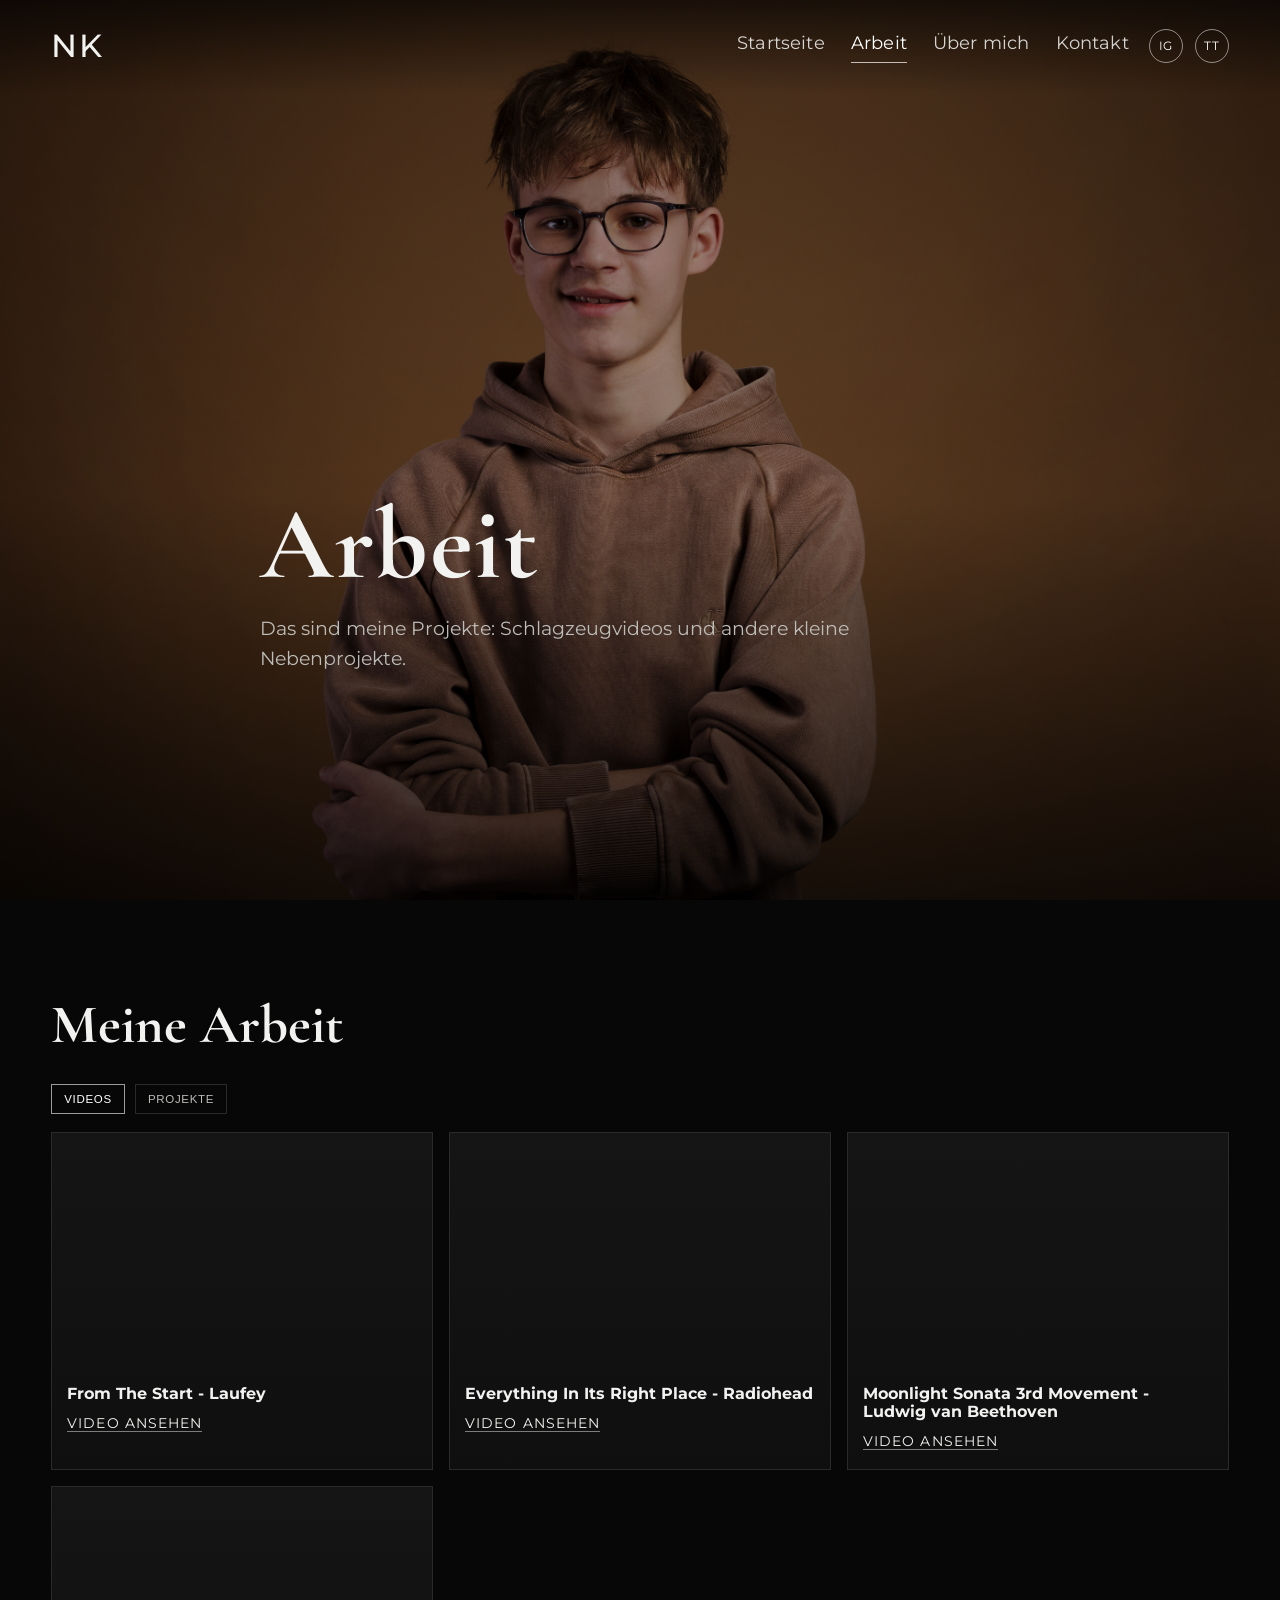
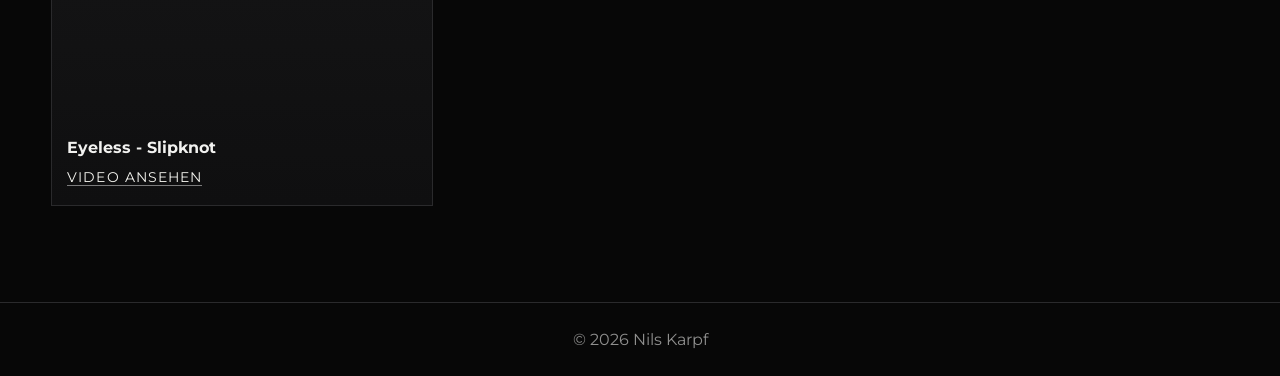
==== arbeit.html @ 84c88d1f "improvement" ====
<!DOCTYPE html>
<html lang="de">
<head>
  <meta charset="UTF-8">
  <meta name="viewport" content="width=device-width, initial-scale=1.0">
  <meta name="description" content="Portfolio von Nils Karpf: Videos und Projekte.">
  <title>Arbeit | Nils Karpf</title>
  <link rel="stylesheet" href="./styles/style.css">
  <script defer src="./scripts/main.js"></script>
</head>
<body>
  <header class="site-header">
    <div class="container header-row">
      <a class="brand" href="./index.html">NK</a>
      <button class="nav-toggle" type="button" aria-expanded="false" aria-controls="main-nav">Menue</button>
      <nav id="main-nav" class="main-nav" aria-label="Hauptnavigation">
        <a href="./index.html">Startseite</a>
        <a class="active" href="./arbeit.html">Arbeit</a>
        <a href="./ueber-mich.html">Über mich</a>
        <a href="./Kontakt.html">Kontakt</a>
      </nav>
      <div class="header-social" aria-label="Social Links">
        <a href="https://www.instagram.com/n_k_drums?utm_source=ig_web_button_share_sheet&igsh=ZDNlZDc0MzIxNw==" target="_blank" rel="noreferrer">IG</a>
        <a href="https://www.tiktok.com/@nk_drums?is_from_webapp=1&sender_device=pc" target="_blank" rel="noreferrer">TT</a>
      </div>
    </div>
  </header>

  <main>
    <section class="page-hero page-hero-work">
      <div class="container hero-content" data-reveal>
        <h1>Arbeit</h1>
        <p class="hero-claim">Das sind meine Projekte: Schlagzeugvideos und andere kleine Nebenprojekte.</p>
      </div>
    </section>

    <section class="section">
    <div class="container">
      <div class="section-head" data-reveal>
        <h2>Meine Arbeit</h2>
      </div>

      <div class="portfolio-controls" data-filter-controls data-reveal>
        <button class="filter-btn active" data-filter="video" type="button">Videos</button>
        <button class="filter-btn" data-filter="project" type="button">Projekte</button>
      </div>

      <section class="portfolio-grid" data-filter-grid>
        <article class="portfolio-item card" data-category="video" data-reveal>
          <video class="thumb" src="./videos/v24044gl0000d5ge96vog65s6rhr2gag.mp4" autoplay muted loop playsinline></video>
          <div class="card-body">
            <h3>From The Start - Laufey</h3>
            <a class="inline-link" href="https://www.tiktok.com/@nk_drums/video/7593320311609691414" target="_blank" rel="noreferrer">Video ansehen</a>
          </div>
        </article>

        <article class="portfolio-item card" data-category="project" data-reveal>
          <img class="thumb" src="./Images/image00005.jpeg" alt="Projektfoto 1">
        </article>

        <article class="portfolio-item card" data-category="project" data-reveal>
          <img class="thumb" src="./Images/Nils.JPG" alt="Projektfoto 2">
        </article>

        <article class="portfolio-item card" data-category="project" data-reveal>
          <img class="thumb" src="./Images/image00001.jpeg" alt="Projektfoto 3">
        </article>

        <article class="portfolio-item card" data-category="video" data-reveal>
          <video class="thumb" src="./videos/v24044gl0000d70kpvnog65qbg5mlaa0.mp4" autoplay muted loop playsinline></video>
          <div class="card-body">
            <h3>Everything In Its Right Place - Radiohead</h3>
            <a class="inline-link" href="https://www.tiktok.com/@nk_drums/video/7620457214490250518" target="_blank" rel="noreferrer">Video ansehen</a>
          </div>
        </article>

        <article class="portfolio-item card" data-category="video" data-reveal>
          <video class="thumb" src="./videos/v24044gl0000d689igfog65nrvnp6ei0.mp4" autoplay muted loop playsinline></video>
          <div class="card-body">
            <h3>Moonlight Sonata 3rd Movement - Ludwig van Beethoven</h3>
            <a class="inline-link" href="https://www.tiktok.com/@nk_drums/video/7606748524012735766" target="_blank" rel="noreferrer">Video ansehen</a>
          </div>
        </article>

        <article class="portfolio-item card" data-category="video" data-reveal>
          <video class="thumb" src="./videos/v24044gl0000d62d3sfog65ol0rld7ag.mp4" autoplay muted loop playsinline></video>
          <div class="card-body">
            <h3>Eyeless - Slipknot</h3>
            <a class="inline-link" href="https://www.tiktok.com/@nk_drums/video/7603433076634422550" target="_blank" rel="noreferrer">Video ansehen</a>
          </div>
        </article>

      </section>

    </div>
    </section>
  </main>

  <footer class="site-footer">
    <div class="container">&copy; <span id="year"></span> Nils Karpf</div>
  </footer>
</body>
</html>
---- styles/style.css ----
@import url("https://fonts.googleapis.com/css2?family=Montserrat:wght@400;500;600&family=Cormorant+Garamond:wght@500;600&display=swap");

:root {
  --bg: #070707;
  --surface: #0f0f10;
  --surface-soft: #151516;
  --text: #f2f2f0;
  --text-muted: #bdbcb7;
  --line: #2a2a2c;
  --accent: #ece8dd;
  --max-width: 1260px;
}

* {
  box-sizing: border-box;
}

html {
  scroll-behavior: smooth;
}

body {
  margin: 0;
  background: var(--bg);
  color: var(--text);
  font-family: "Montserrat", sans-serif;
  line-height: 1.6;
}

a {
  color: inherit;
  text-decoration: none;
}

.container {
  width: min(var(--max-width), 92vw);
  margin: 0 auto;
}

.site-header {
  position: fixed;
  top: 0;
  left: 0;
  right: 0;
  z-index: 60;
  background: linear-gradient(to bottom, rgba(0, 0, 0, 0.62), rgba(0, 0, 0, 0));
}

.header-row {
  min-height: 92px;
  display: grid;
  grid-template-columns: 1fr auto auto;
  align-items: center;
  gap: 20px;
}

.brand {
  font-size: 2rem;
  letter-spacing: 0.05em;
  font-weight: 500;
}

.brand span {
  opacity: 0.9;
}

.main-nav {
  display: flex;
  gap: 26px;
  align-items: center;
}

.main-nav a {
  color: rgba(245, 245, 243, 0.85);
  font-size: 1.13rem;
  letter-spacing: 0.01em;
  padding-bottom: 4px;
  border-bottom: 1px solid transparent;
  transition: border-color 0.25s ease, color 0.25s ease;
}

.main-nav a.active,
.main-nav a:hover {
  color: #fff;
  border-color: rgba(255, 255, 255, 0.7);
}

.header-social {
  display: flex;
  gap: 12px;
}

.header-social a {
  width: 34px;
  height: 34px;
  border: 1px solid rgba(255, 255, 255, 0.5);
  border-radius: 999px;
  display: grid;
  place-items: center;
  font-size: 0.75rem;
  color: #fff;
  letter-spacing: 0.04em;
}

.nav-toggle {
  display: none;
  border: 1px solid rgba(255, 255, 255, 0.5);
  color: #fff;
  background: transparent;
  border-radius: 10px;
  padding: 6px 10px;
  font: inherit;
  cursor: pointer;
}

.hero,
.page-hero {
  position: relative;
  min-height: 100svh;
  display: flex;
  align-items: flex-end;
  padding-bottom: 14vh;
  overflow: hidden;
}

.hero::before,
.page-hero::before {
  content: "";
  position: absolute;
  inset: 0;
  background-size: cover;
  background-position: center;
  transform: scale(1.02);
}

.hero::after,
.page-hero::after {
  content: "";
  position: absolute;
  inset: 0;
  background: linear-gradient(to top, rgba(0, 0, 0, 0.78), rgba(0, 0, 0, 0.3) 45%, rgba(0, 0, 0, 0.45));
}

.hero-home::before {
  background-image: url("../Images/Nils.JPG");
}

.page-hero-work::before {
  background-image: url("../Images/image00003.jpeg");
}

.page-hero-about::before {
  background-image: url("../Images/Nils.JPG");
}

.page-hero-contact::before {
  background-image: url("../Images/image00003.jpeg");
}

.hero-content {
  position: relative;
  z-index: 2;
  max-width: 760px;
}

.hero-home .hero-content,
.page-hero-work .hero-content {
  margin-bottom: 8vh;
}

.eyebrow {
  margin: 0;
  color: rgba(255, 255, 255, 0.8);
  letter-spacing: 0.44em;
  text-transform: uppercase;
  font-size: 0.85rem;
}

h1,
h2,
h3 {
  margin: 0;
  line-height: 1.1;
}

h1 {
  margin-top: 14px;
  font-family: "Cormorant Garamond", serif;
  font-size: clamp(3rem, 8vw, 6.6rem);
  letter-spacing: 0.015em;
}

h2 {
  font-family: "Cormorant Garamond", serif;
  font-size: clamp(2rem, 5vw, 3.4rem);
}

.hero-content p,
.section-head p,
.card-body p,
.timeline-item span,
.contact-card p,
.about-card p {
  color: var(--text-muted);
}

.hero-claim {
  max-width: 52ch;
  margin: 12px 0 28px;
  font-size: clamp(1rem, 2vw, 1.2rem);
}

.button-row {
  display: flex;
  flex-wrap: wrap;
  gap: 12px;
}

.btn {
  display: inline-flex;
  align-items: center;
  justify-content: center;
  padding: 0.85rem 1.35rem;
  border: 1px solid rgba(255, 255, 255, 0.55);
  border-radius: 2px;
  text-transform: uppercase;
  font-size: 0.76rem;
  letter-spacing: 0.14em;
  transition: background 0.25s ease, color 0.25s ease, transform 0.25s ease;
}

.btn-primary {
  background: #ffffff;
  color: #0d0d0e;
  border-color: #ffffff;
}

.btn-secondary {
  background: transparent;
  color: #fff;
}

.btn:hover {
  transform: translateY(-2px);
}

.section {
  padding: 96px 0;
}

.section-head {
  display: flex;
  justify-content: space-between;
  align-items: end;
  gap: 20px;
  margin-bottom: 28px;
}

.kpi-grid,
.portfolio-grid,
.skills-grid,
.contact-cards,
.timeline {
  display: grid;
  gap: 16px;
}

.kpi-grid {
  grid-template-columns: repeat(3, minmax(0, 1fr));
  margin-top: 40px;
}

.kpi-card,
.featured-work,
.portfolio-item,
.about-card,
.timeline-item,
.contact-form,
.contact-card {
  background: linear-gradient(180deg, var(--surface-soft), var(--surface));
  border: 1px solid var(--line);
}

.kpi-card {
  padding: 18px;
}

.kpi-card strong {
  display: block;
  color: #fff;
  margin-bottom: 5px;
  font-size: 1.3rem;
}

.featured-work {
  display: grid;
  grid-template-columns: 1.1fr 0.9fr;
  overflow: hidden;
}

.featured-visual {
  min-height: 300px;
  background-image: linear-gradient(rgba(0, 0, 0, 0.2), rgba(0, 0, 0, 0.5)),
    url("../Images/image00005.jpeg");
  background-size: cover;
  background-position: center;
}

.featured-content {
  padding: 30px;
}

.tag-list {
  display: flex;
  flex-wrap: wrap;
  gap: 8px;
  margin: 14px 0;
}

.tag {
  border: 1px solid var(--line);
  color: #dcdad2;
  font-size: 0.75rem;
  letter-spacing: 0.08em;
  text-transform: uppercase;
  padding: 5px 9px;
}

.inline-link {
  font-size: 0.85rem;
  text-transform: uppercase;
  letter-spacing: 0.08em;
  color: #f4f4ef;
  border-bottom: 1px solid rgba(255, 255, 255, 0.45);
}

.portfolio-controls {
  margin: 24px 0 18px;
  display: flex;
  gap: 10px;
  flex-wrap: wrap;
}

.filter-btn {
  background: transparent;
  color: var(--text-muted);
  border: 1px solid var(--line);
  padding: 8px 12px;
  letter-spacing: 0.06em;
  text-transform: uppercase;
  font-size: 0.72rem;
  cursor: pointer;
}

.filter-btn:hover,
.filter-btn.active {
  color: #fff;
  border-color: rgba(255, 255, 255, 0.6);
}

.portfolio-grid {
  grid-template-columns: repeat(12, minmax(0, 1fr));
}

.portfolio-item {
  grid-column: span 4;
  transition: transform 0.28s ease, border-color 0.28s ease;
}

.project-image-large {
  grid-column: span 8;
}

.portfolio-item:hover {
  transform: translateY(-4px);
  border-color: rgba(255, 255, 255, 0.38);
}

.thumb {
  width: 100%;
  aspect-ratio: 16 / 10;
  object-fit: cover;
  display: block;
  filter: saturate(90%);
}

.card-body {
  padding: 15px;
}

.card-body h3 {
  font-size: 1.02rem;
  margin-bottom: 7px;
}

.split-grid,
.contact-wrap {
  display: grid;
  grid-template-columns: 1fr 1fr;
  gap: 20px;
}

.about-card,
.contact-form,
.contact-card,
.timeline-item {
  padding: 24px;
}

.contact-simple {
  max-width: 700px;
  margin: 0 auto;
  text-align: center;
  padding: 30px;
  background: linear-gradient(180deg, var(--surface-soft), var(--surface));
  border: 1px solid var(--line);
}

.contact-simple h2 {
  margin-bottom: 14px;
}

.video-player-list {
  margin-top: 28px;
  display: grid;
  gap: 12px;
}

.video-player-list h3 {
  font-size: 1rem;
  letter-spacing: 0.08em;
  text-transform: uppercase;
  color: #dcdad2;
}

.video-player {
  width: min(700px, 100%);
  border: 1px solid var(--line);
  background: #000;
}

.contact-media {
  padding: 24px;
  background: linear-gradient(180deg, var(--surface-soft), var(--surface));
  border: 1px solid var(--line);
}

.contact-media video,
.contact-media img {
  width: 100%;
  aspect-ratio: 16 / 10;
  object-fit: cover;
  display: block;
  border: 1px solid var(--line);
  margin-bottom: 12px;
}

.contact-media h3 {
  margin-bottom: 8px;
}

.about-image {
  width: 100%;
  aspect-ratio: 16 / 10;
  object-fit: cover;
  margin-bottom: 16px;
}

.skills-grid {
  grid-template-columns: repeat(2, minmax(0, 1fr));
  margin-top: 20px;
}

.skill {
  border: 1px solid var(--line);
  padding: 12px;
  color: #d7d5d0;
}

.timeline {
  gap: 14px;
}

.about-extra-grid {
  margin-top: 18px;
  display: grid;
  grid-template-columns: 1fr 1fr;
  gap: 20px;
}

.clean-list {
  margin: 10px 0 0;
  padding-left: 20px;
  color: var(--text-muted);
  display: grid;
  gap: 6px;
}

.sub-list {
  margin-top: 8px;
}

.about-extra-grid p {
  margin: 14px 0 0;
  color: var(--text-muted);
}

.timeline-item strong {
  display: block;
  color: #fff;
  margin-bottom: 4px;
}

.form-row {
  display: grid;
  gap: 8px;
  margin-bottom: 15px;
}

label {
  font-size: 0.9rem;
  letter-spacing: 0.04em;
  text-transform: uppercase;
}

input,
textarea {
  width: 100%;
  border: 1px solid var(--line);
  background: #0b0b0c;
  color: #fff;
  padding: 12px;
  font: inherit;
}

input:focus,
textarea:focus {
  outline: 1px solid rgba(255, 255, 255, 0.5);
  border-color: rgba(255, 255, 255, 0.5);
}

textarea {
  min-height: 160px;
  resize: vertical;
}

.site-footer {
  border-top: 1px solid var(--line);
  padding: 24px 0;
  color: #8f8f8e;
  text-align: center;
}

[data-reveal] {
  opacity: 0;
  transform: translateY(18px);
  transition: opacity 0.7s ease, transform 0.7s ease;
}

[data-reveal].is-visible {
  opacity: 1;
  transform: translateY(0);
}

@media (max-width: 980px) {
  .header-row {
    grid-template-columns: 1fr auto auto;
  }

  .featured-work,
  .split-grid,
  .contact-wrap,
  .about-extra-grid {
    grid-template-columns: 1fr;
  }

  .portfolio-item {
    grid-column: span 6;
  }

  .project-image-large {
    grid-column: span 12;
  }
}

@media (max-width: 780px) {
  .header-row {
    position: relative;
    grid-template-columns: 1fr auto;
  }

  .nav-toggle {
    display: inline-flex;
  }

  .main-nav {
    position: absolute;
    top: calc(100% + 8px);
    right: 0;
    min-width: 220px;
    display: none;
    flex-direction: column;
    align-items: flex-start;
    padding: 12px;
    background: rgba(10, 10, 10, 0.95);
    border: 1px solid var(--line);
  }

  .main-nav.open {
    display: flex;
  }

  .header-social {
    display: none;
  }

  .kpi-grid {
    grid-template-columns: 1fr;
  }

  .portfolio-item {
    grid-column: span 12;
  }

  .hero,
  .page-hero {
    min-height: 86svh;
    padding-bottom: 11vh;
  }

  .eyebrow {
    letter-spacing: 0.22em;
  }
}
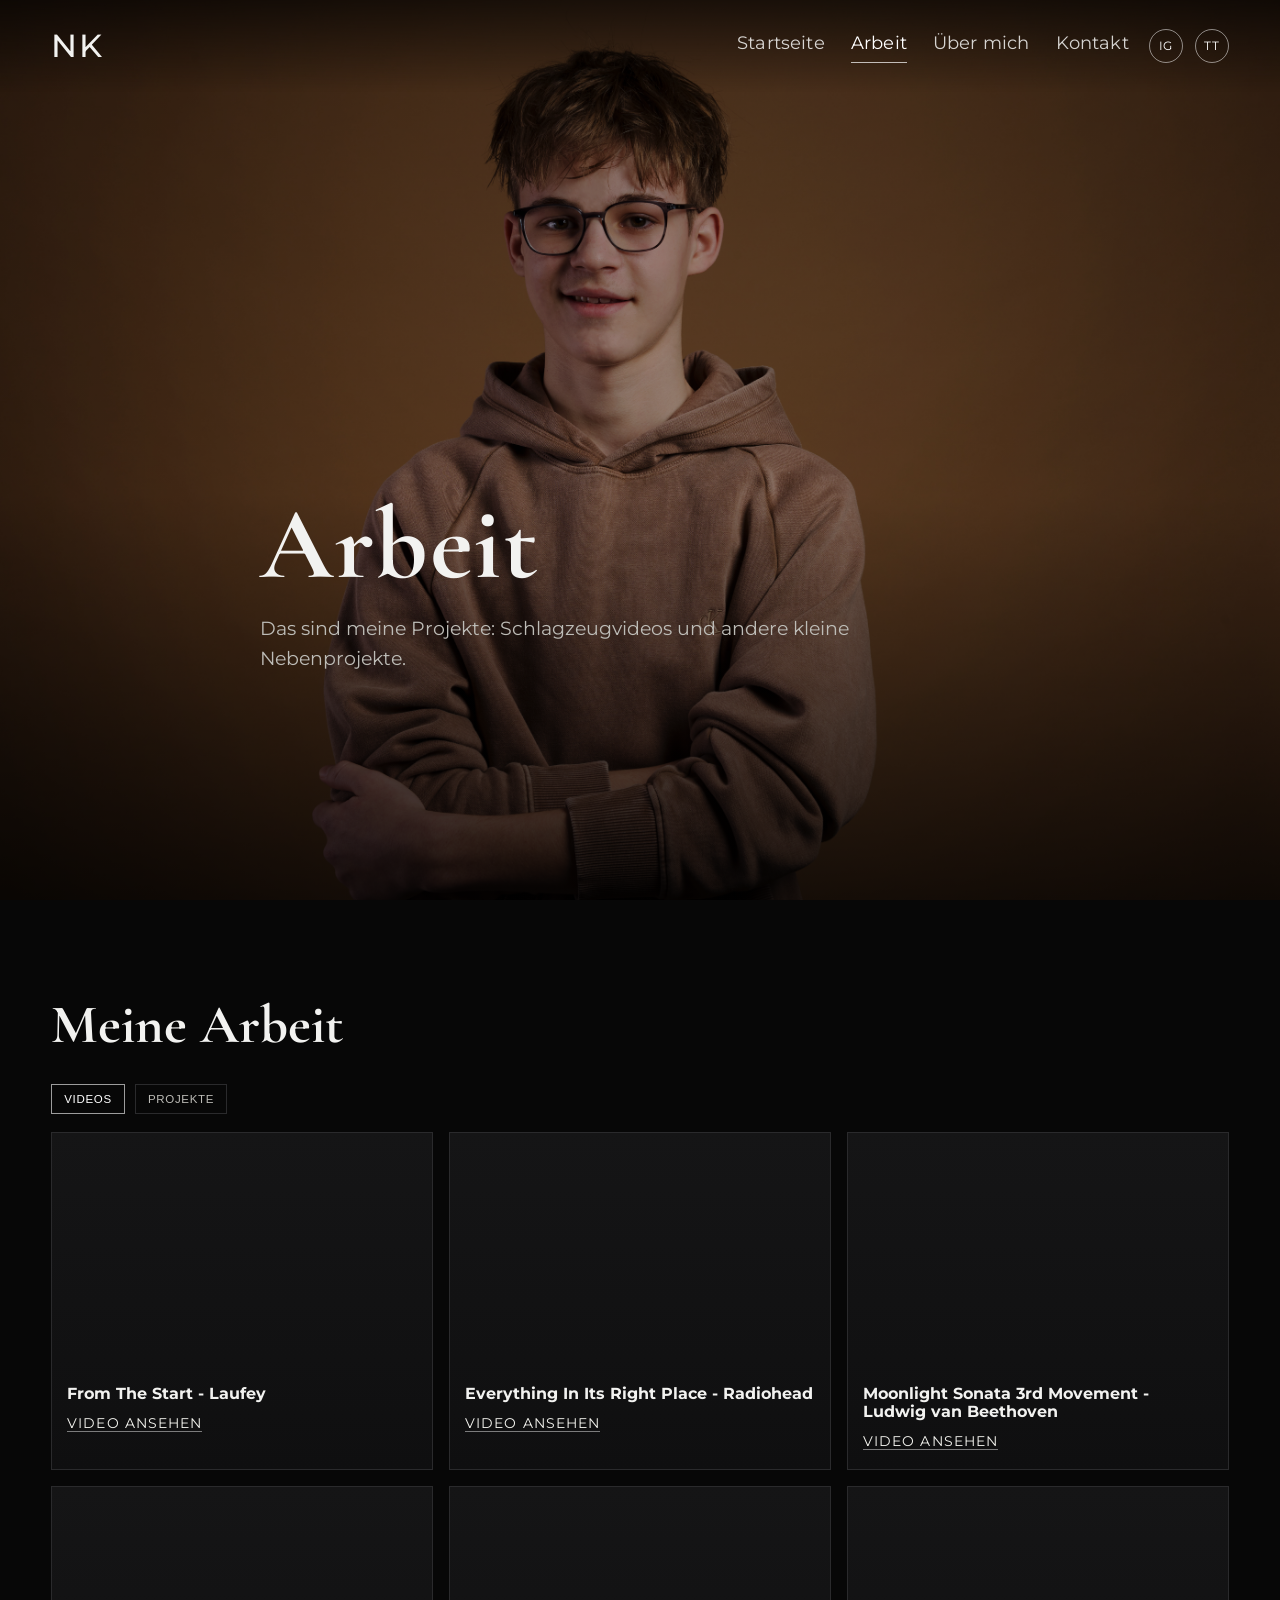
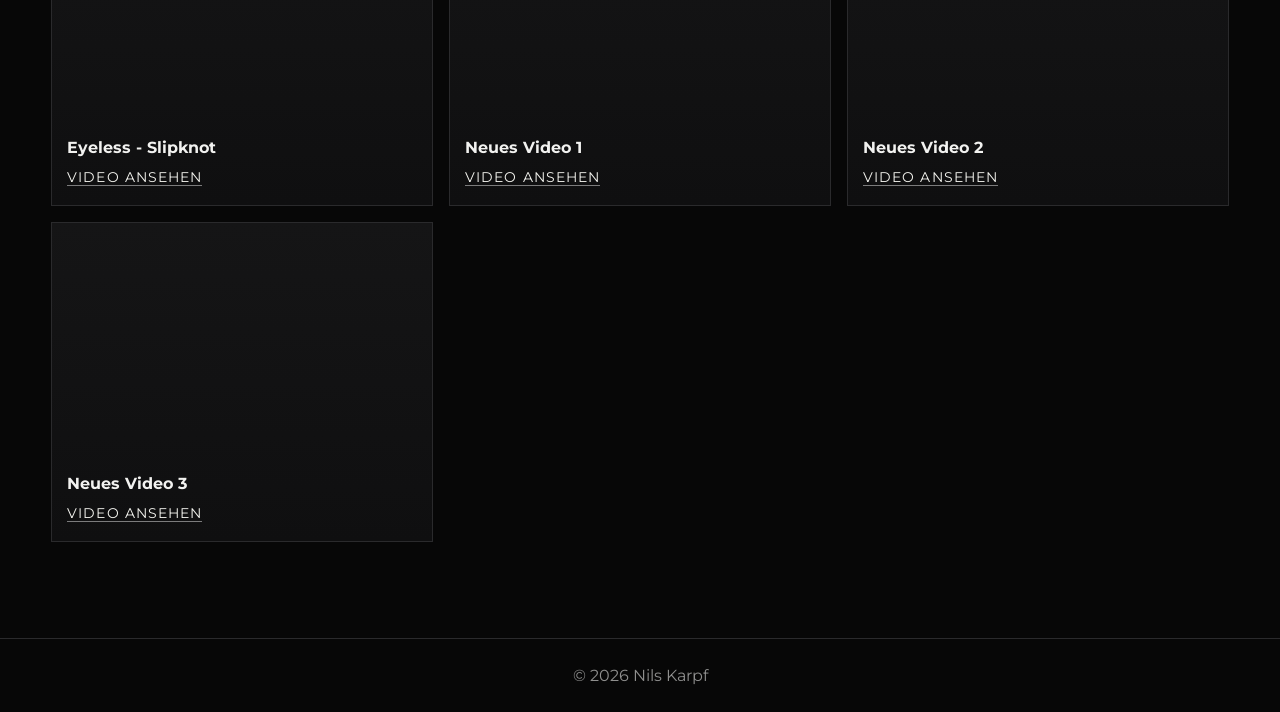
==== commit b949e5dc: "improvement" ====
--- a/arbeit.html
+++ b/arbeit.html
@@ -55,15 +55,15 @@
         </article>
 
         <article class="portfolio-item card" data-category="project" data-reveal>
-          <img class="thumb" src="./Images/image00005.jpeg" alt="Projektfoto 1">
+          <img class="thumb" src="./Images/image00001.jpeg" alt="Projektfoto 1">
         </article>
 
         <article class="portfolio-item card" data-category="project" data-reveal>
-          <img class="thumb" src="./Images/Nils.JPG" alt="Projektfoto 2">
+          <img class="thumb" src="./Images/image00005.jpeg" alt="Projektfoto 2">
         </article>
 
         <article class="portfolio-item card" data-category="project" data-reveal>
-          <img class="thumb" src="./Images/image00001.jpeg" alt="Projektfoto 3">
+          <img class="thumb" src="./Images/Nils.JPG" alt="Projektfoto 3">
         </article>
 
         <article class="portfolio-item card" data-category="video" data-reveal>
@@ -90,6 +90,30 @@
           </div>
         </article>
 
+        <article class="portfolio-item card" data-category="video" data-reveal>
+          <video class="thumb" src="./videos/v24044gl0000d7625mfog65o6hef075g.mp4" autoplay muted loop playsinline></video>
+          <div class="card-body">
+            <h3>Neues Video 1</h3>
+            <a class="inline-link" href="https://www.tiktok.com/@nk_drums?is_from_webapp=1&sender_device=pc" target="_blank" rel="noreferrer">Video ansehen</a>
+          </div>
+        </article>
+
+        <article class="portfolio-item card" data-category="video" data-reveal>
+          <video class="thumb" src="./videos/v24044gl0000d703q67og65pjr6joje0.mp4" autoplay muted loop playsinline></video>
+          <div class="card-body">
+            <h3>Neues Video 2</h3>
+            <a class="inline-link" href="https://www.tiktok.com/@nk_drums?is_from_webapp=1&sender_device=pc" target="_blank" rel="noreferrer">Video ansehen</a>
+          </div>
+        </article>
+
+        <article class="portfolio-item card" data-category="video" data-reveal>
+          <video class="thumb" src="./videos/v24044gl0000d5lmj3vog65l4kpn8960.mp4" autoplay muted loop playsinline></video>
+          <div class="card-body">
+            <h3>Neues Video 3</h3>
+            <a class="inline-link" href="https://www.tiktok.com/@nk_drums?is_from_webapp=1&sender_device=pc" target="_blank" rel="noreferrer">Video ansehen</a>
+          </div>
+        </article>
+
       </section>
 
     </div>
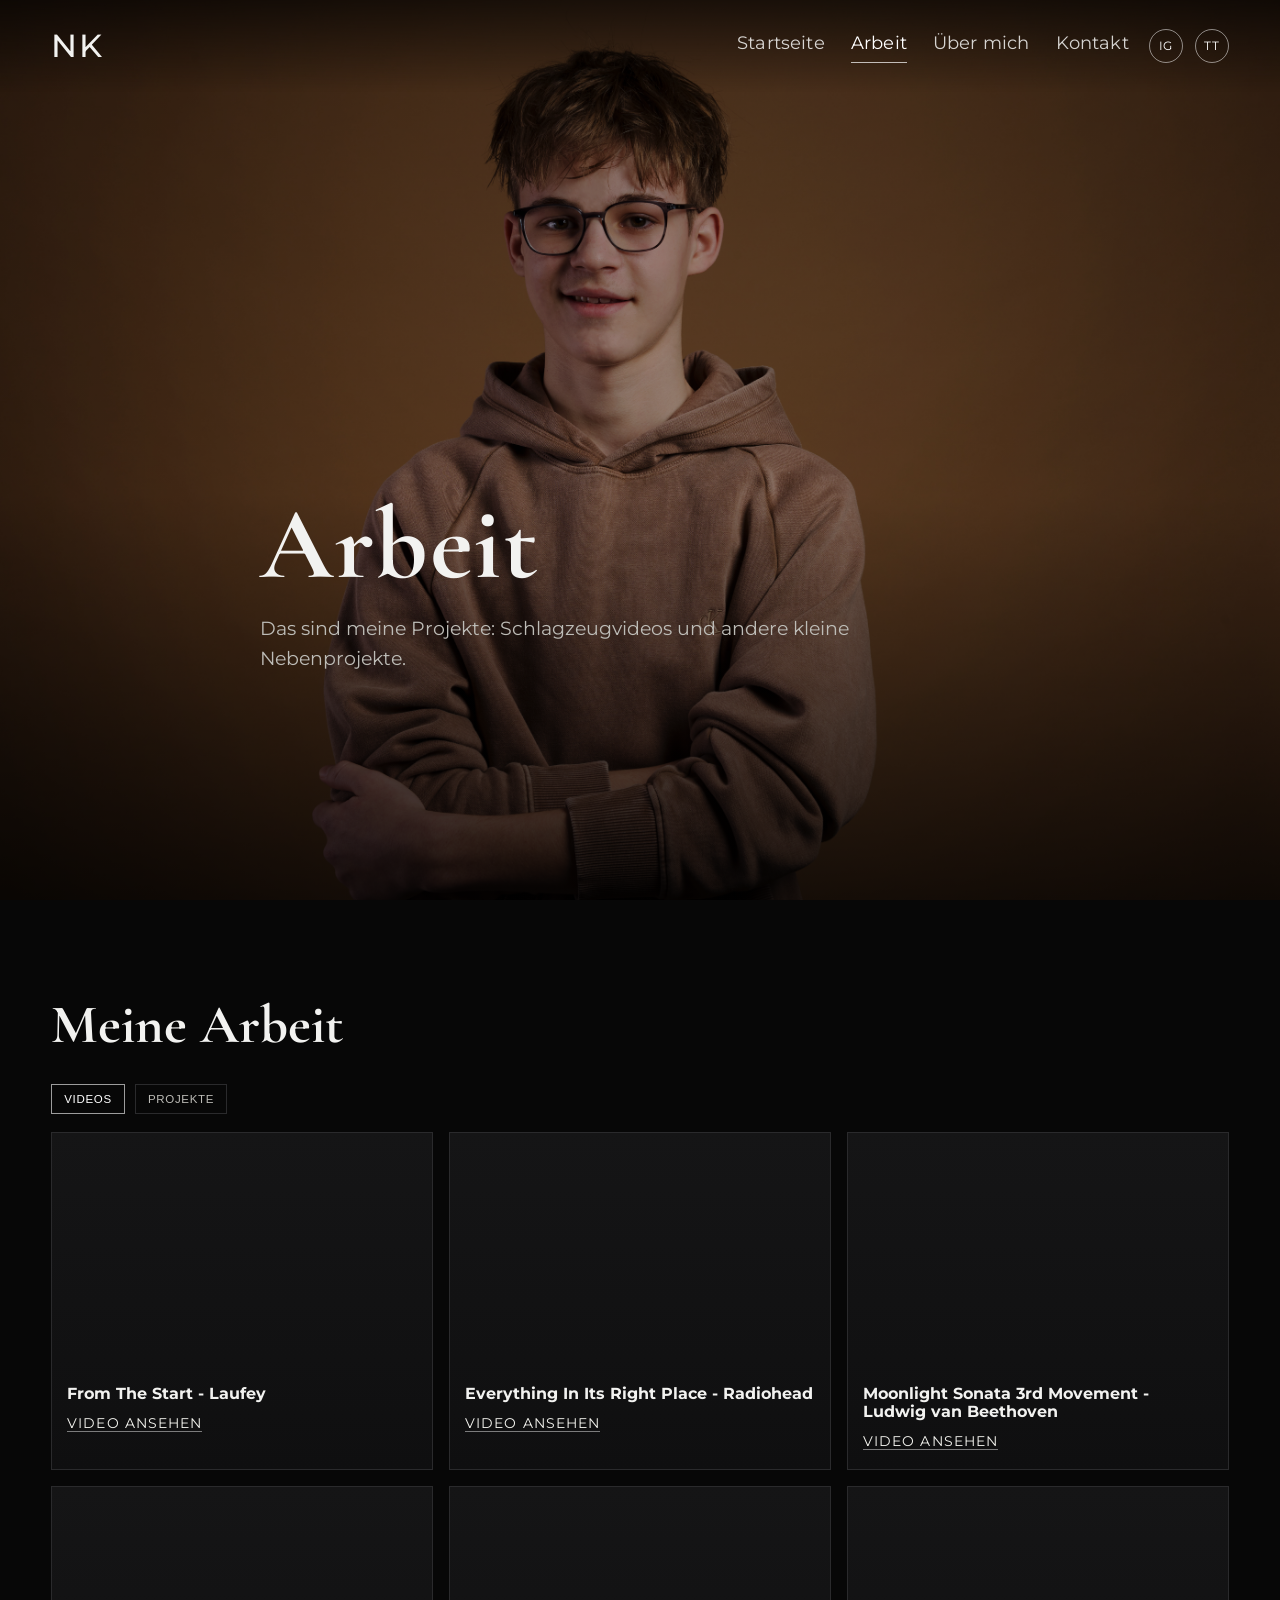
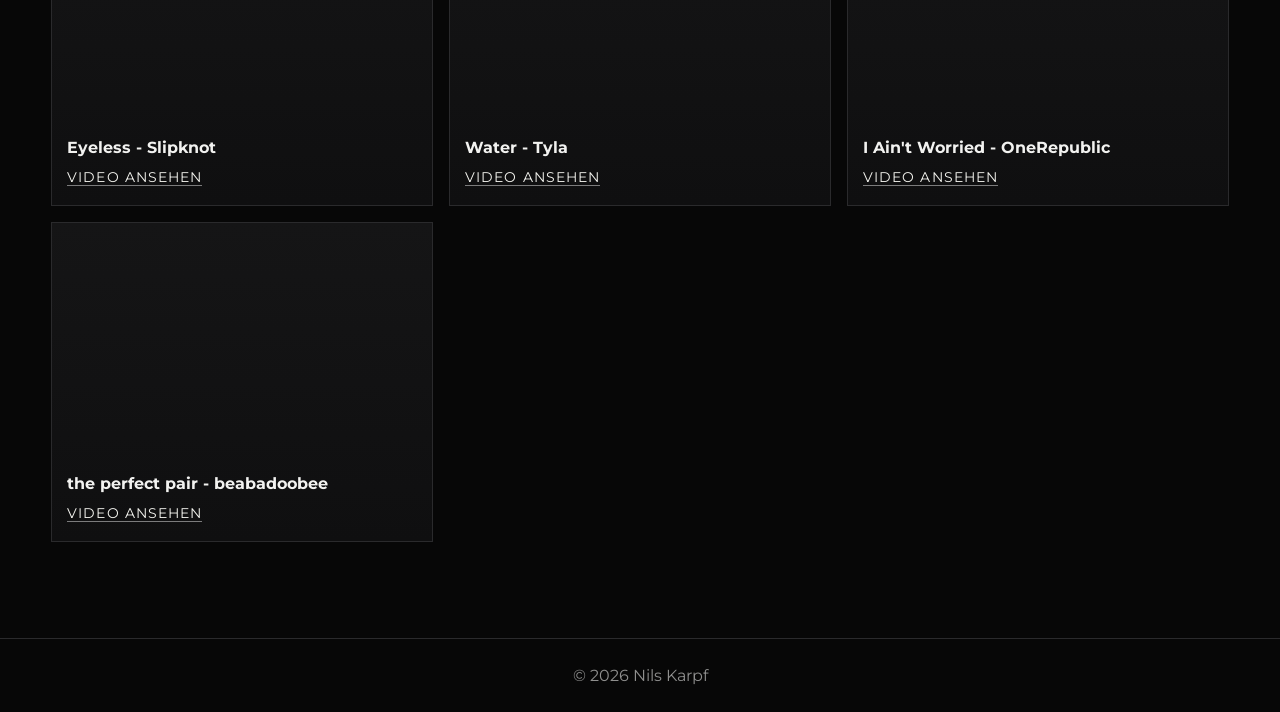
==== commit d2357407: "improvement" ====
--- a/arbeit.html
+++ b/arbeit.html
@@ -93,24 +93,24 @@
         <article class="portfolio-item card" data-category="video" data-reveal>
           <video class="thumb" src="./videos/v24044gl0000d7625mfog65o6hef075g.mp4" autoplay muted loop playsinline></video>
           <div class="card-body">
-            <h3>Neues Video 1</h3>
-            <a class="inline-link" href="https://www.tiktok.com/@nk_drums?is_from_webapp=1&sender_device=pc" target="_blank" rel="noreferrer">Video ansehen</a>
+            <h3>Water - Tyla</h3>
+            <a class="inline-link" href="https://www.tiktok.com/@nk_drums/video/7623507630882852118?is_from_webapp=1&sender_device=pc&web_id=7571412627860014614" target="_blank" rel="noreferrer">Video ansehen</a>
           </div>
         </article>
 
         <article class="portfolio-item card" data-category="video" data-reveal>
           <video class="thumb" src="./videos/v24044gl0000d703q67og65pjr6joje0.mp4" autoplay muted loop playsinline></video>
           <div class="card-body">
-            <h3>Neues Video 2</h3>
-            <a class="inline-link" href="https://www.tiktok.com/@nk_drums?is_from_webapp=1&sender_device=pc" target="_blank" rel="noreferrer">Video ansehen</a>
+            <h3>I Ain't Worried - OneRepublic</h3>
+            <a class="inline-link" href="https://www.tiktok.com/@nk_drums/video/7620157732972285206?is_from_webapp=1&sender_device=pc&web_id=7571412627860014614" target="_blank" rel="noreferrer">Video ansehen</a>
           </div>
         </article>
 
         <article class="portfolio-item card" data-category="video" data-reveal>
           <video class="thumb" src="./videos/v24044gl0000d5lmj3vog65l4kpn8960.mp4" autoplay muted loop playsinline></video>
           <div class="card-body">
-            <h3>Neues Video 3</h3>
-            <a class="inline-link" href="https://www.tiktok.com/@nk_drums?is_from_webapp=1&sender_device=pc" target="_blank" rel="noreferrer">Video ansehen</a>
+            <h3>the perfect pair - beabadoobee</h3>
+            <a class="inline-link" href="https://www.tiktok.com/@nk_drums/video/7596281624581508374?is_from_webapp=1&sender_device=pc&web_id=7571412627860014614" target="_blank" rel="noreferrer">Video ansehen</a>
           </div>
         </article>
 
